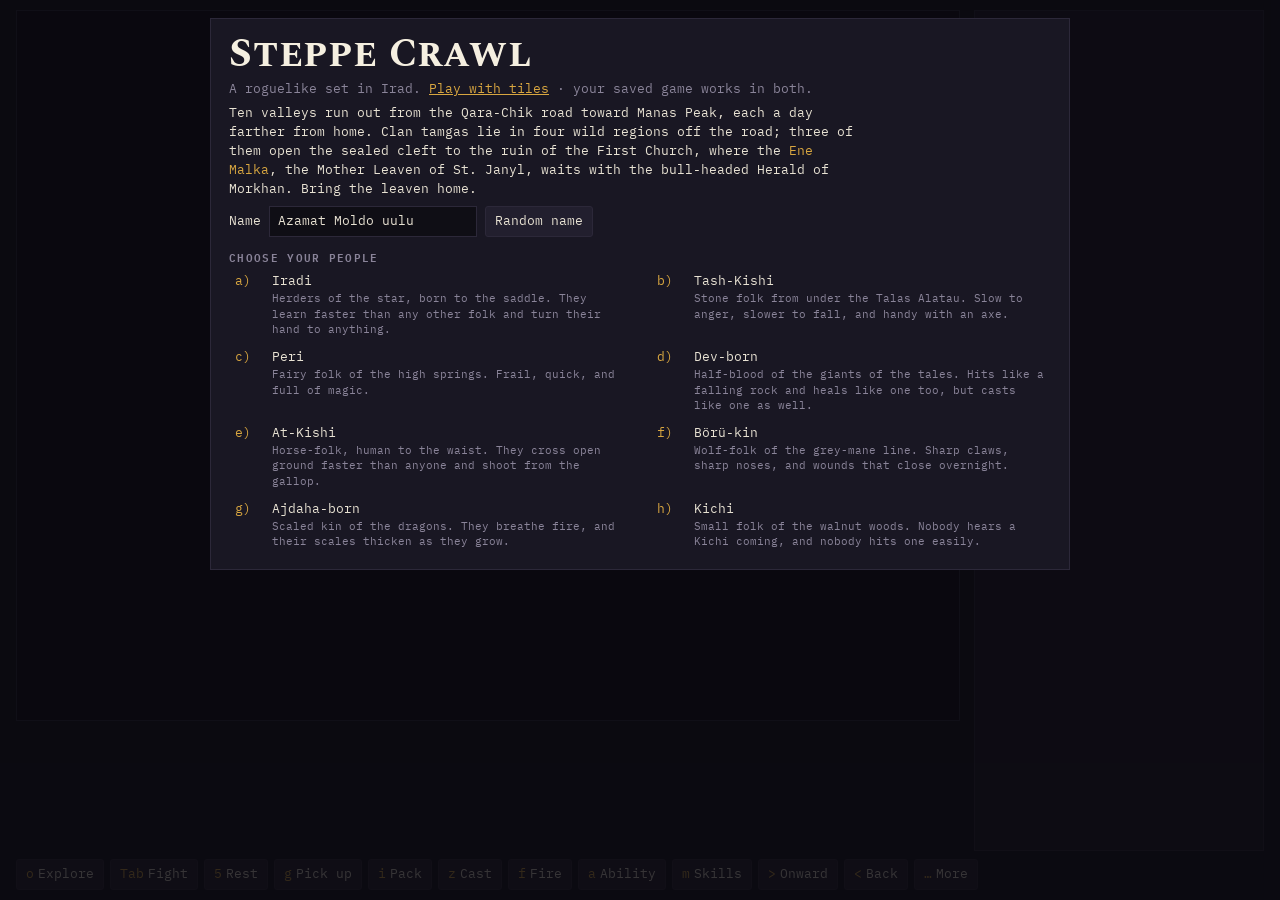
==== ascii.html @ 8fe3e01a "Make the tiles version the main game index.html is now the tiled game; the ASCII version moves to as" ====
<!doctype html>
<html lang="en">
<head>
<meta charset="utf-8">
<meta name="viewport" content="width=device-width, initial-scale=1, viewport-fit=cover">
<title>Steppe Crawl ASCII</title>
<meta name="description" content="A roguelike set in Irad, in the tradition of Dungeon Crawl Stone Soup.">
<link rel="preconnect" href="https://fonts.googleapis.com">
<link rel="stylesheet" href="https://fonts.googleapis.com/css2?family=IBM+Plex+Mono:wght@400;600;700&family=Spectral+SC:wght@500;700&display=swap">
<link rel="stylesheet" href="css/style.css">
</head>
<body>
<div id="app">
  <div id="mapwrap"><canvas id="map" aria-label="Map"></canvas><div id="lookbox" hidden></div></div>
  <aside id="side" aria-live="polite"></aside>
  <div id="log" aria-live="polite"></div>
  <div id="bar">
    <div id="pad">
      <button data-k="y" aria-label="Move up-left">↖</button><button data-k="k" aria-label="Move up">↑</button><button data-k="u" aria-label="Move up-right">↗</button>
      <button data-k="h" aria-label="Move left">←</button><button data-k="s" aria-label="Wait">·</button><button data-k="l" aria-label="Move right">→</button>
      <button data-k="b" aria-label="Move down-left">↙</button><button data-k="j" aria-label="Move down">↓</button><button data-k="n" aria-label="Move down-right">↘</button>
    </div>
    <button data-k="o"><kbd>o</kbd>Explore</button>
    <button data-k="Tab"><kbd>Tab</kbd>Fight</button>
    <button data-k="5"><kbd>5</kbd>Rest</button>
    <button data-k="g"><kbd>g</kbd>Pick up</button>
    <button data-k="i"><kbd>i</kbd>Pack</button>
    <button data-k="z"><kbd>z</kbd>Cast</button>
    <button data-k="f"><kbd>f</kbd>Fire</button>
    <button data-k="a"><kbd>a</kbd>Ability</button>
    <button data-k="m"><kbd>m</kbd>Skills</button>
    <button data-k=">"><kbd>&gt;</kbd>Onward</button>
    <button data-k="<"><kbd>&lt;</kbd>Back</button>
    <button data-k="More"><kbd>…</kbd>More</button>
  </div>
  <div id="tbar" hidden>
    <button data-k="Enter"><kbd>Enter</kbd>Confirm</button>
    <button data-k="Tab"><kbd>Tab</kbd>Next target</button>
    <button data-k="Escape"><kbd>Esc</kbd>Cancel</button>
  </div>
</div>
<div id="ov" hidden></div>
<script src="js/util.js"></script>
<script src="js/data/skills.js"></script>
<script src="js/data/species.js"></script>
<script src="js/data/items.js"></script>
<script src="js/data/monsters.js"></script>
<script src="js/data/spells.js"></script>
<script src="js/data/gods.js"></script>
<script src="js/data/world.js"></script>
<script src="js/fov.js"></script>
<script src="js/levelgen.js"></script>
<script src="js/player.js"></script>
<script src="js/items.js"></script>
<script src="js/combat.js"></script>
<script src="js/monsters.js"></script>
<script src="js/magic.js"></script>
<script src="js/religion.js"></script>
<script src="js/world.js"></script>
<script src="js/ui.js"></script>
<script src="js/input.js"></script>
<script src="js/main.js"></script>
</body>
</html>
---- css/style.css ----
/* Layout: console map on the left, felt status panel on the right, message log and command bar beneath.
   Single dark look: a night on the steppe. */
:root {
  --bg: #100f17; --panel: #191723; --line: #2c2839; --fg: #e8e2d3; --dim: #8a8499;
  --milk: #f5efe0; --crimson: #c4283f; --gold: #d8a640; --sky: #6f93d8; --grass: #86a95a;
  --mono: 'IBM Plex Mono', ui-monospace, Consolas, 'DejaVu Sans Mono', monospace;
  --disp: 'Spectral SC', Georgia, 'Times New Roman', serif;
  color-scheme: dark;
}
* { box-sizing: border-box; }
html, body { height: 100%; }
body { margin: 0; background: var(--bg); color: var(--fg); font: 13px/1.45 var(--mono); overflow: hidden; }
[hidden] { display: none !important; }
#app { height: 100%; padding-inline: 16px; padding-block: 10px; display: grid;
  grid-template-columns: minmax(0, 1fr) 290px; grid-template-rows: minmax(0, 1fr) auto auto; gap: 8px 14px; }
#mapwrap { grid-column: 1; grid-row: 1; position: relative; min-width: 0; min-height: 0; border: 1px solid var(--line); background: #0a0910; }
#map { position: absolute; inset: 0; width: 100%; height: 100%; display: block; cursor: crosshair; }
#lookbox { position: absolute; left: 0; right: 0; bottom: 0; background: rgba(16, 15, 23, .94); border-top: 1px solid var(--line); padding: 6px 10px; font-size: 12px; }
#side { grid-column: 2; grid-row: 1 / span 2; min-width: 0; overflow: auto; background: var(--panel); border: 1px solid var(--line); padding: 10px 12px; display: flex; flex-direction: column; gap: 8px; }
#log { grid-column: 1; grid-row: 2; min-width: 0; height: 9.4em; overflow: hidden; display: flex; flex-direction: column; justify-content: flex-end; }
#log div { white-space: pre-wrap; }
#log .old { opacity: .55; }
#bar, #tbar { grid-column: 1 / span 2; grid-row: 3; display: flex; flex-wrap: wrap; gap: 6px; align-items: center; }
#tbar { background: var(--bg); }
button { font: inherit; background: #221f2e; color: var(--fg); border: 1px solid var(--line); padding: 5px 9px; border-radius: 3px; cursor: pointer; }
button:hover { border-color: var(--gold); }
button:focus-visible, input:focus-visible, .opt:focus-visible { outline: 2px solid var(--gold); outline-offset: 1px; }
button kbd { color: var(--gold); font: inherit; margin-right: 4px; }
#pad { display: none; grid-template-columns: repeat(3, 40px); gap: 4px; }
#pad button { padding: 6px 0; }
.who { font-family: var(--disp); font-size: 17px; line-height: 1.15; color: var(--milk); }
.sub { color: var(--dim); }
.meter { display: grid; grid-template-columns: 2.4em 1fr 6.4em; align-items: center; gap: 6px; font-variant-numeric: tabular-nums; }
.meter i { display: block; height: 8px; background: #2a2636; position: relative; }
.meter i b { position: absolute; inset: 0 auto 0 0; background: var(--grass); }
.meter.mp i b { background: var(--sky); }
.kv { display: grid; grid-template-columns: repeat(3, 1fr); gap: 2px 8px; font-variant-numeric: tabular-nums; }
.kv span { color: var(--dim); }
.place { color: var(--gold); }
.eqline { color: var(--dim); overflow: hidden; text-overflow: ellipsis; white-space: nowrap; }
.eqline em { font-style: normal; color: var(--fg); }
.status { display: flex; flex-wrap: wrap; gap: 4px; }
.status b { font-weight: 600; font-size: 12px; padding: 0 5px; border: 1px solid currentColor; border-radius: 2px; }
.mons { display: flex; flex-direction: column; gap: 1px; border-top: 1px solid var(--line); padding-top: 6px; }
.mons div { white-space: nowrap; overflow: hidden; text-overflow: ellipsis; }
.mons .g { display: inline-block; width: 1.3em; font-weight: 600; }
h3 { margin: 10px 0 3px; font: 600 11px var(--mono); letter-spacing: .12em; text-transform: uppercase; color: var(--dim); }
#ov { position: fixed; inset: 0; display: flex; align-items: flex-start; justify-content: center; padding: 18px 12px; overflow: auto; background: rgba(10, 9, 16, .8); z-index: 5; }
.card { background: var(--panel); border: 1px solid var(--line); max-width: 640px; width: 100%; padding: 16px 18px; }
.card.wide { max-width: 860px; }
.card h2 { font: 700 21px/1.15 var(--disp); color: var(--milk); margin: 0 0 6px; text-wrap: balance; }
.card p, .mtext { margin: .4em 0; max-width: 78ch; }
.mtext { margin-bottom: 8px; }
.opts { display: flex; flex-direction: column; }
.opt { display: grid; grid-template-columns: 2.4em minmax(0, 1fr); gap: 6px; padding: 3px 6px; cursor: pointer; border-radius: 2px; }
.opt:hover { background: #262235; }
.opt .k { color: var(--gold); }
.opt small { display: block; color: var(--dim); }
.opt.off { opacity: .45; cursor: default; }
.sk { display: inline-block; width: 13em; }
.num { display: inline-block; min-width: 4em; font-variant-numeric: tabular-nums; }
.apt { display: inline-block; width: 2.5em; color: var(--dim); }
.apt.pos { color: #7cdc8c; } .apt.neg { color: #e58aa8; }
.title { font: 700 40px/1 var(--disp); color: var(--milk); letter-spacing: .02em; }
.star, .gold { color: var(--gold); }
.dim { color: var(--dim); }
.row { display: flex; gap: 8px; flex-wrap: wrap; align-items: center; margin: .6em 0; }
input[type=text] { font: inherit; background: #0f0e15; color: var(--fg); border: 1px solid var(--line); padding: 5px 8px; min-width: 0; width: 16em; }
textarea { width: 100%; margin-top: 8px; font: 12px/1.35 var(--mono); background: #0f0e15; color: var(--fg); border: 1px solid var(--line); padding: 6px; resize: vertical; }
.cols { display: grid; grid-template-columns: 1fr 1fr; gap: 4px 22px; }
.cols > * { min-width: 0; }
.hist { max-height: 60vh; overflow: auto; }
@media (max-width: 760px) {
  #app { grid-template-columns: minmax(0, 1fr); grid-template-rows: minmax(180px, 1fr) auto auto auto; gap: 6px; padding-block: 6px; }
  #side { grid-column: 1; grid-row: 2; flex-direction: row; flex-wrap: wrap; gap: 4px 12px; padding: 6px 8px; max-height: 9.5em; }
  #side > * { flex: 1 1 210px; }
  #side .mons, #side .eqblock { display: none; }
  #log { grid-column: 1; grid-row: 3; height: 4.6em; font-size: 12px; }
  #bar, #tbar { grid-column: 1; grid-row: 4; }
  #pad { display: grid; }
  .cols { grid-template-columns: 1fr; }
  .title { font-size: 30px; }
  .sk { width: 9.5em; }
}
@media (prefers-reduced-motion: reduce) { * { transition: none !important; } }
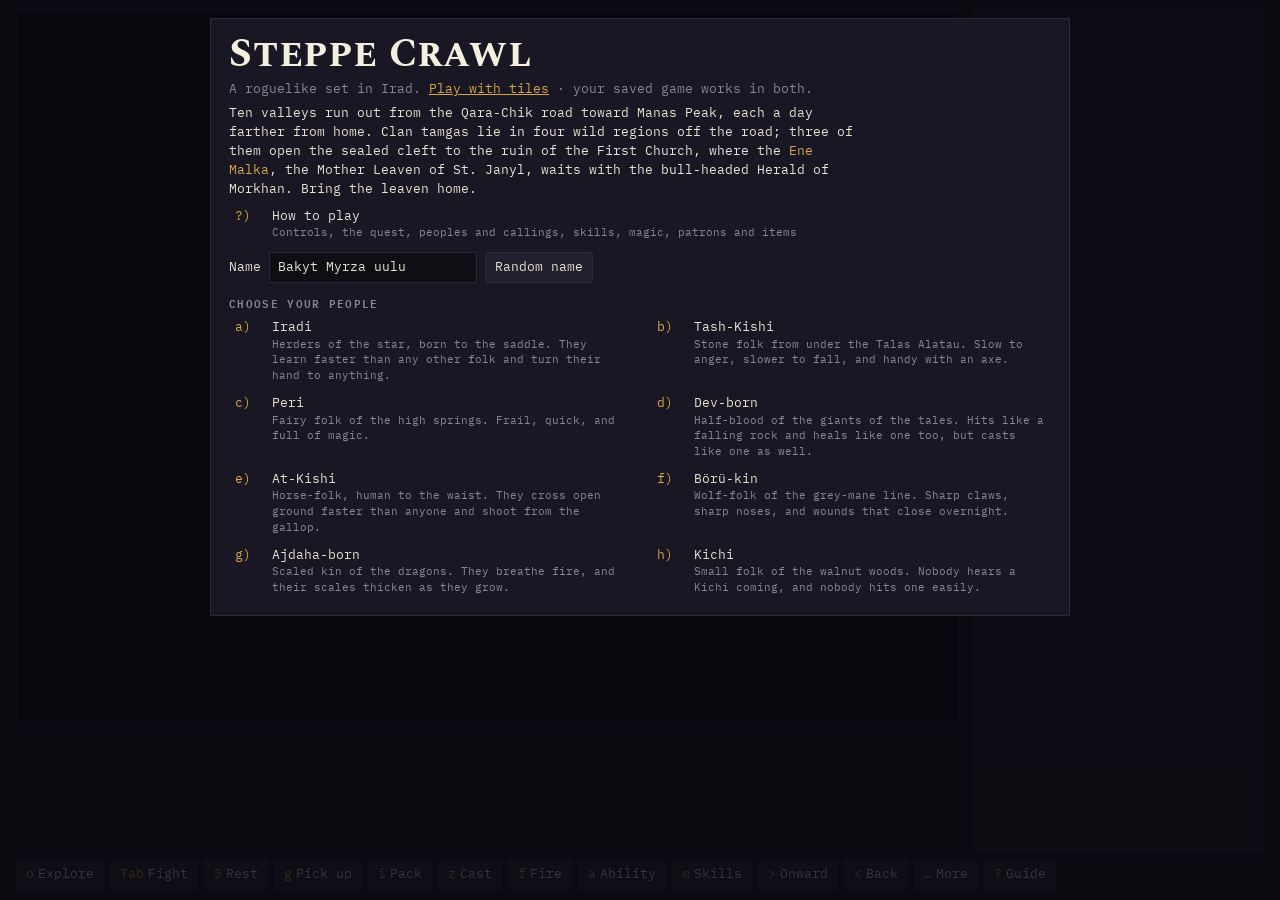
==== commit 4ac7e9fc: "Add an instructions and game guide Twelve chapters: getting started, controls, the journey, peoples," ====
--- a/ascii.html
+++ b/ascii.html
@@ -32,6 +32,7 @@
     <button data-k=">"><kbd>&gt;</kbd>Onward</button>
     <button data-k="<"><kbd>&lt;</kbd>Back</button>
     <button data-k="More"><kbd>…</kbd>More</button>
+    <button data-k="?"><kbd>?</kbd>Guide</button>
   </div>
   <div id="tbar" hidden>
     <button data-k="Enter"><kbd>Enter</kbd>Confirm</button>
@@ -59,6 +60,7 @@
 <script src="js/world.js"></script>
 <script src="js/ui.js"></script>
 <script src="js/input.js"></script>
+<script src="js/guide.js"></script>
 <script src="js/main.js"></script>
 </body>
 </html>
--- a/css/style.css
+++ b/css/style.css
@@ -83,3 +83,15 @@
   .sk { width: 9.5em; }
 }
 @media (prefers-reduced-motion: reduce) { * { transition: none !important; } }
+
+/* guide */
+.guide { max-width: 78ch; }
+.guide p, .guide li { line-height: 1.55; }
+.guide ul, .guide ol { padding-left: 1.3em; margin: .4em 0; display: flex; flex-direction: column; gap: 3px; }
+.guide h3 { margin-top: 14px; }
+.gtable { overflow-x: auto; margin: 6px 0 10px; }
+.gtable table { border-collapse: collapse; width: 100%; font-size: 12px; }
+.gtable th { text-align: left; color: var(--dim); font-weight: 600; border-bottom: 1px solid var(--line); padding: 4px 8px 4px 0; }
+.gtable td { border-bottom: 1px solid #221f2e; padding: 5px 8px 5px 0; vertical-align: top; }
+.gtable td small { display: block; }
+.guide a, .gpage a { color: var(--gold); }
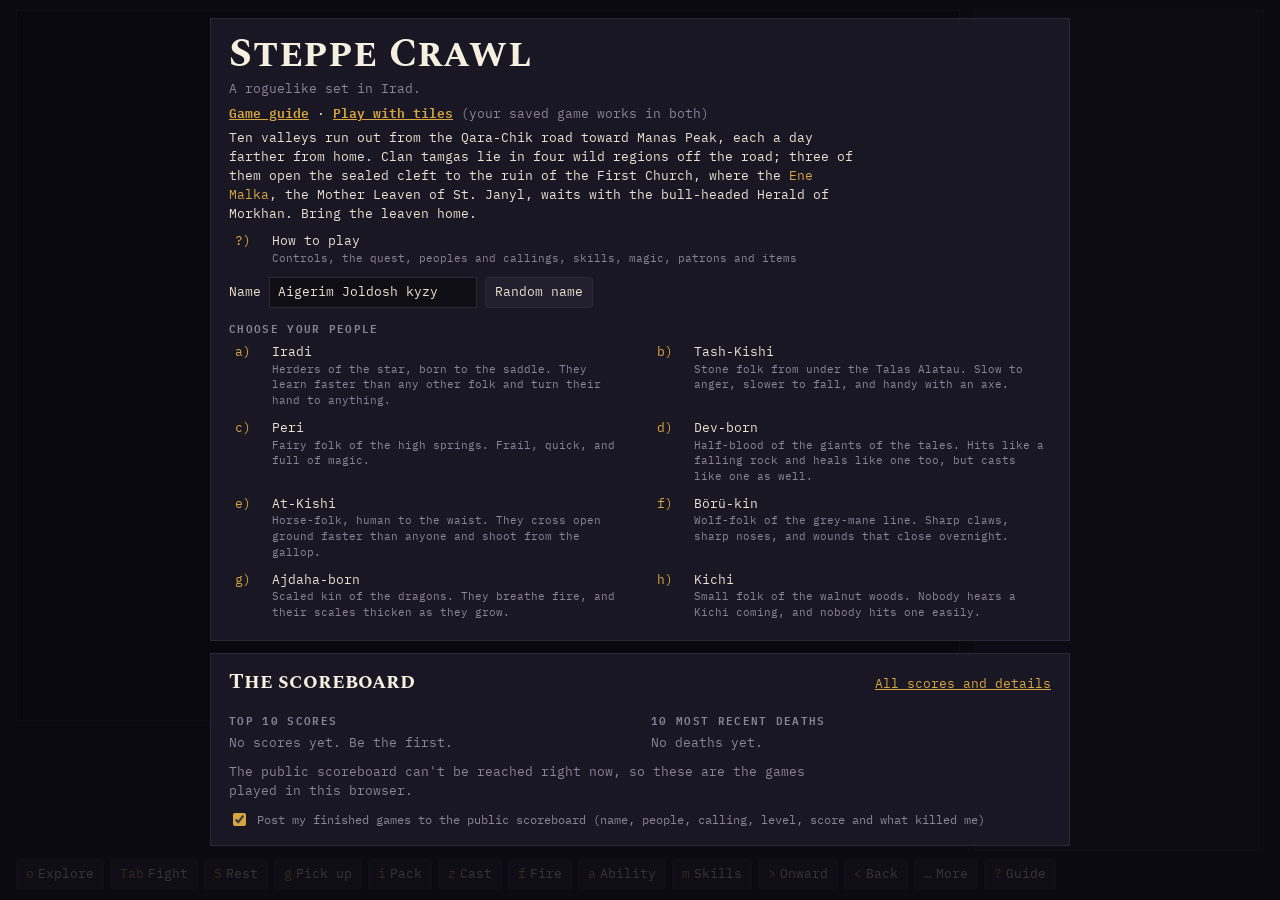
==== commit e7cdfbe2: "Add a public scoreboard: Top 10 scores and recent deaths Finished games are posted to a Supabase tab" ====
--- a/ascii.html
+++ b/ascii.html
@@ -41,6 +41,7 @@
   </div>
 </div>
 <div id="ov" hidden></div>
+<script src="js/config.js"></script>
 <script src="js/util.js"></script>
 <script src="js/data/skills.js"></script>
 <script src="js/data/species.js"></script>
@@ -61,6 +62,7 @@
 <script src="js/ui.js"></script>
 <script src="js/input.js"></script>
 <script src="js/guide.js"></script>
+<script src="js/scores.js"></script>
 <script src="js/main.js"></script>
 </body>
 </html>
--- a/css/style.css
+++ b/css/style.css
@@ -95,3 +95,17 @@
 .gtable td { border-bottom: 1px solid #221f2e; padding: 5px 8px 5px 0; vertical-align: top; }
 .gtable td small { display: block; }
 .guide a, .gpage a { color: var(--gold); }
+.titlelinks { margin: .2em 0 .6em; }
+.titlelinks a { color: var(--gold); font-weight: 600; }
+
+/* scoreboard */
+#ov { flex-direction: column; align-items: center; justify-content: flex-start; gap: 12px; }
+.scorecard .schead { display: flex; flex-wrap: wrap; align-items: baseline; justify-content: space-between; gap: 4px 16px; }
+.scorecard .schead a, .share a { color: var(--gold); }
+.sclist { margin: 4px 0 0; padding-left: 1.6em; display: flex; flex-direction: column; gap: 4px; font-variant-numeric: tabular-nums; }
+.sclist li { line-height: 1.3; }
+.sclist .scn { color: var(--milk); font-weight: 600; }
+.sclist .scs { color: var(--gold); float: right; }
+.sclist small { display: block; color: var(--dim); }
+.share { display: flex; gap: 8px; align-items: flex-start; margin-top: 10px; color: var(--dim); font-size: 12px; cursor: pointer; }
+.share input { margin-top: 2px; accent-color: var(--gold); }
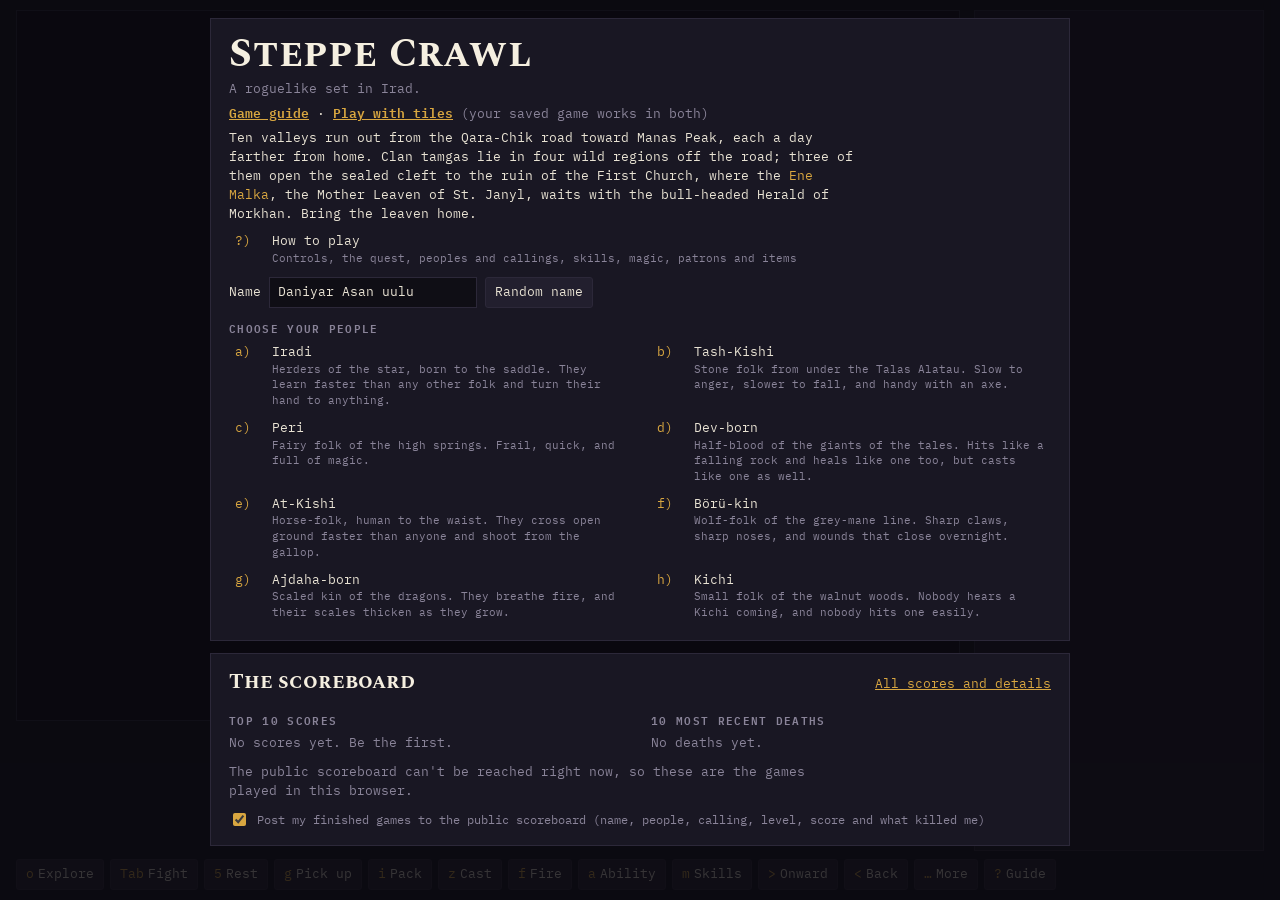
==== commit 7595cb5e: "Filter offensive character names The Name field is checked as you type and before you continue; a bl" ====
--- a/ascii.html
+++ b/ascii.html
@@ -62,6 +62,7 @@
 <script src="js/ui.js"></script>
 <script src="js/input.js"></script>
 <script src="js/guide.js"></script>
+<script src="js/namefilter.js"></script>
 <script src="js/scores.js"></script>
 <script src="js/main.js"></script>
 </body>
--- a/css/style.css
+++ b/css/style.css
@@ -109,3 +109,5 @@
 .sclist small { display: block; color: var(--dim); }
 .share { display: flex; gap: 8px; align-items: flex-start; margin-top: 10px; color: var(--dim); font-size: 12px; cursor: pointer; }
 .share input { margin-top: 2px; accent-color: var(--gold); }
+.nameerr { color: #ff8a8a; margin: -.2em 0 .6em; font-size: 12px; }
+input[type=text].bad { border-color: #e55a5a; }
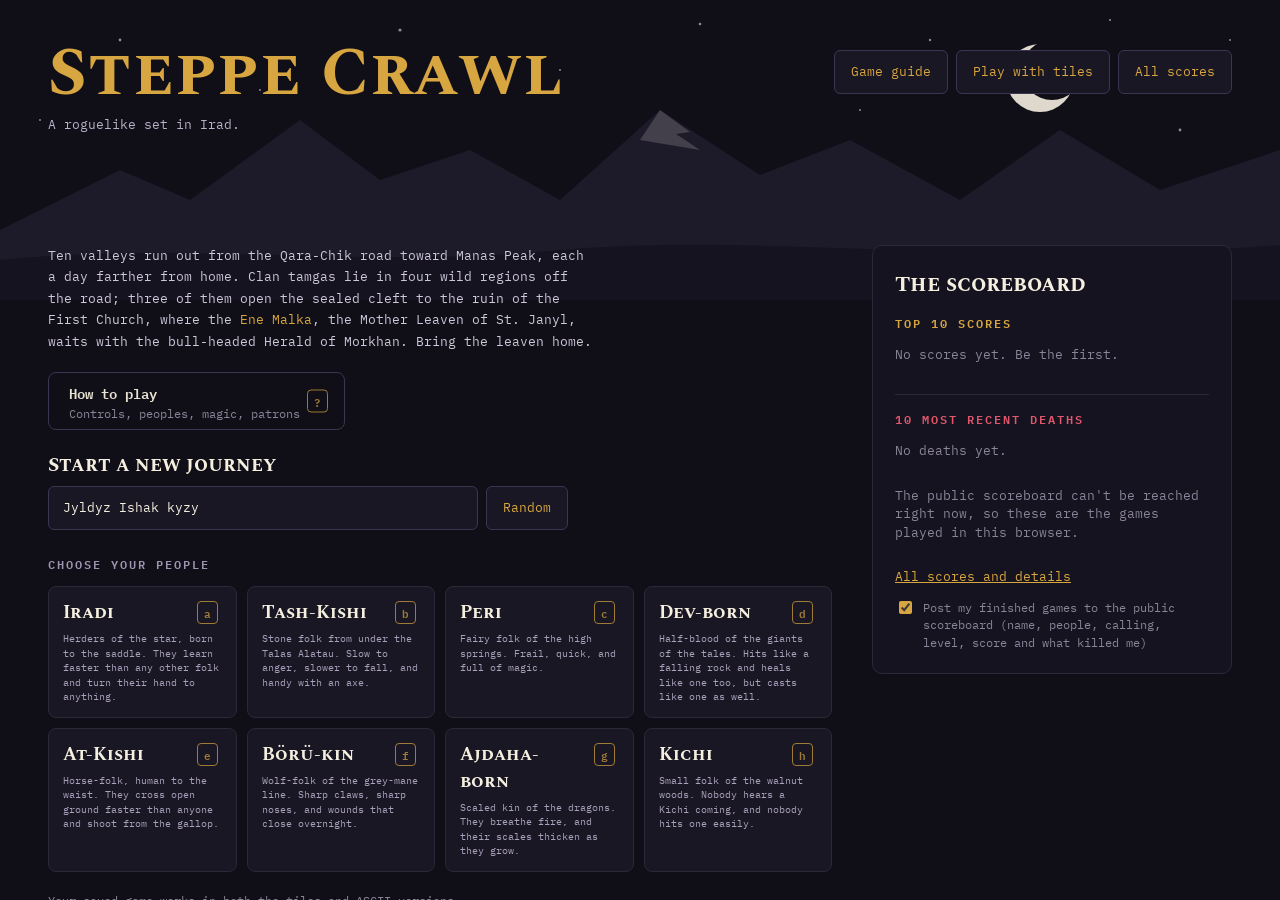
==== commit e473deba: "Share text: describe the game as a roguelike set in Irad Rewrite the page descriptions without the S" ====
--- a/ascii.html
+++ b/ascii.html
@@ -4,7 +4,14 @@
 <meta charset="utf-8">
 <meta name="viewport" content="width=device-width, initial-scale=1, viewport-fit=cover">
 <title>Steppe Crawl ASCII</title>
-<meta name="description" content="A roguelike set in Irad, in the tradition of Dungeon Crawl Stone Soup.">
+<meta name="description" content="Steppe Crawl is a roguelike set in Irad. Ride out through ten valleys of the steppe, gather the clan tamgas, and bring the Ene Malka home. Free to play in your browser.">
+<meta property="og:type" content="website">
+<meta property="og:site_name" content="Steppe Crawl">
+<meta property="og:title" content="Steppe Crawl (ASCII)">
+<meta property="og:description" content="Steppe Crawl is a roguelike set in Irad. Ride out through ten valleys of the steppe, gather the clan tamgas, and bring the Ene Malka home. Free to play in your browser.">
+<meta name="twitter:card" content="summary">
+<meta name="twitter:title" content="Steppe Crawl (ASCII)">
+<meta name="twitter:description" content="Steppe Crawl is a roguelike set in Irad. Ride out through ten valleys of the steppe, gather the clan tamgas, and bring the Ene Malka home. Free to play in your browser.">
 <link rel="preconnect" href="https://fonts.googleapis.com">
 <link rel="stylesheet" href="https://fonts.googleapis.com/css2?family=IBM+Plex+Mono:wght@400;600;700&family=Spectral+SC:wght@500;700&display=swap">
 <link rel="stylesheet" href="css/style.css">
--- a/css/style.css
+++ b/css/style.css
@@ -111,3 +111,100 @@
 .share input { margin-top: 2px; accent-color: var(--gold); }
 .nameerr { color: #ff8a8a; margin: -.2em 0 .6em; font-size: 12px; }
 input[type=text].bad { border-color: #e55a5a; }
+
+/* home screen (night camp) */
+#ov:has(> .home) { background: var(--bg); padding: 0; }
+.home { position: relative; width: 100%; max-width: 1280px; min-height: 100%; padding: 40px 48px 32px; }
+.sky { position: absolute; left: 0; top: 0; width: 100%; height: 300px; pointer-events: none; }
+.hhead, .hbody { position: relative; }
+.hhead { display: flex; flex-wrap: wrap; justify-content: space-between; align-items: flex-start; gap: 12px 24px; }
+.home .title { margin: 0; font-size: 68px; color: var(--gold); }
+.hsub { margin: 8px 0 0; color: #b9b0c9; }
+.hlinks { display: flex; flex-wrap: wrap; gap: 8px; padding-top: 10px; }
+.hlinks a { display: inline-flex; align-items: center; min-height: 44px; padding: 0 16px; border: 1px solid #3a3550; border-radius: 6px; background: var(--panel); color: var(--gold); text-decoration: none; }
+.hlinks a:hover, .hall:hover { color: #f0c463; }
+.hbody { display: grid; grid-template-columns: minmax(0, 1fr) 360px; gap: 40px; margin-top: 110px; }
+.hmain { display: flex; flex-direction: column; gap: 20px; min-width: 0; }
+.quest { margin: 0; max-width: 68ch; line-height: 1.65; color: #cfc7dc; }
+.hacts { display: flex; flex-wrap: wrap; gap: 12px; }
+.hbtn { position: relative; display: flex; flex-direction: column; align-items: flex-start; justify-content: center; gap: 2px; min-height: 56px; padding: 8px 44px 8px 20px; border: 1px solid #3a3550; border-radius: 8px; background: transparent; color: var(--fg); font: 600 14px var(--mono); text-align: left; cursor: pointer; }
+.hbtn small { font-weight: 400; font-size: 12px; color: var(--dim); }
+.hbtn:hover { background: #1f1c2c; }
+.hbtn.main { background: var(--gold); border-color: var(--gold); color: #15131f; }
+.hbtn.main small { color: #4a3a18; }
+.hbtn.main:hover { background: #e6b752; }
+.home kbd { font: 600 11px var(--mono); padding: 1px 6px; border: 1px solid currentColor; border-radius: 4px; opacity: .7; }
+.hbtn kbd { position: absolute; right: 12px; top: 50%; transform: translateY(-50%); }
+.hname { display: flex; flex-direction: column; gap: 6px; max-width: 520px; }
+.hname label { font: 700 20px var(--disp); color: var(--milk); }
+.hname .row { margin: 0; flex-wrap: nowrap; }
+.hname input[type=text] { flex: 1; width: auto; min-height: 44px; padding: 0 14px; border-color: #3a3550; border-radius: 6px; background: var(--panel); color: var(--milk); }
+.hname button { min-height: 44px; padding: 0 16px; border: 1px solid #3a3550; border-radius: 6px; background: var(--panel); color: var(--gold); font: inherit; cursor: pointer; }
+.hname .nameerr { margin: 0; }
+.hkick { margin: 4px 0 -8px; font: 600 12px var(--mono); letter-spacing: 2px; text-transform: uppercase; color: #9d94b0; }
+.pgrid { display: grid; grid-template-columns: repeat(4, minmax(0, 1fr)); gap: 10px; }
+.pcard { display: flex; flex-direction: column; gap: 6px; min-height: 112px; padding: 12px 14px; border: 1px solid var(--line); border-radius: 8px; background: var(--panel); color: var(--fg); font: 12px/1.45 var(--mono); text-align: left; cursor: pointer; }
+.pcard:hover { border-color: var(--gold); background: #1f1c2c; }
+.pcard .pn { display: flex; justify-content: space-between; align-items: baseline; gap: 6px; width: 100%; font: 700 18px var(--disp); color: var(--milk); }
+.pcard .pn kbd { color: var(--gold); }
+.pcard small { color: #a9a0bb; }
+.hnote { margin: 0; font-size: 12px; }
+.home .scorecard { align-self: start; display: flex; flex-direction: column; gap: 12px; padding: 22px; border: 1px solid var(--line); border-radius: 10px; background: #15131f; }
+.home .scorecard h2 { margin: 0; font: 700 22px var(--disp); color: var(--milk); }
+.home #sclists .cols { grid-template-columns: 1fr; gap: 16px; }
+.home #sclists h3 { margin: 0 0 4px; font: 600 12px var(--mono); letter-spacing: 2px; text-transform: uppercase; color: var(--gold); }
+.home #sclists .cols > div + div h3 { color: #e0566b; }
+.home #sclists .cols > div + div { border-top: 1px solid var(--line); padding-top: 14px; }
+.hall { color: var(--gold); font-size: 13px; }
+.home .share { margin-top: 0; }
+@media (max-width: 980px) {
+  .hbody { grid-template-columns: minmax(0, 1fr); margin-top: 70px; }
+  .pgrid { grid-template-columns: repeat(2, minmax(0, 1fr)); }
+}
+@media (max-width: 760px) {
+  .home { padding: 24px 16px; }
+  .home .title { font-size: 44px; }
+  .hbody { margin-top: 40px; }
+}
+@media (max-width: 420px) { .pgrid { grid-template-columns: minmax(0, 1fr); } }
+
+/* guide and scores pages (night camp, like the home screen) */
+body.page { position: relative; height: auto; min-height: 100%; overflow: auto; }
+body.page > .sky { position: absolute; left: 0; top: 0; width: 100%; height: 300px; pointer-events: none; }
+.gpage { position: relative; max-width: 1180px; margin: 0 auto; padding: 40px 48px 64px; }
+.gpage .hhead { margin-bottom: 110px; }
+.gpage .title { margin: 0; font-size: 56px; color: var(--gold); }
+.hlinks a.primary { background: var(--gold); border-color: var(--gold); color: #15131f; font-weight: 600; }
+.hlinks a.primary:hover { background: #e6b752; color: #15131f; }
+.hlinks a[aria-current] { border-color: var(--gold); }
+.pcard2 { padding: 22px 24px; border: 1px solid var(--line); border-radius: 10px; background: #15131f; }
+.pcard2 h2 { font: 700 24px/1.2 var(--disp); color: var(--milk); margin: 0 0 10px; }
+.kick { margin: 0 0 6px; font: 600 12px var(--mono); letter-spacing: 2px; text-transform: uppercase; color: var(--gold); }
+.kick.red { color: #e0566b; }
+.pnote { margin-top: 28px; color: var(--dim); }
+/* guide */
+.glayout { display: grid; grid-template-columns: 220px minmax(0, 1fr); gap: 32px; align-items: start; }
+.gtoc { position: sticky; top: 16px; display: flex; flex-direction: column; gap: 2px; padding: 14px; border: 1px solid var(--line); border-radius: 10px; background: #15131f; }
+.gtoc a { display: block; padding: 6px 10px; border-radius: 6px; color: var(--fg); text-decoration: none; }
+.gtoc a:hover { background: #1f1c2c; color: var(--gold); }
+.gchapters { display: flex; flex-direction: column; gap: 20px; min-width: 0; }
+.gchapters section { scroll-margin-top: 16px; }
+.gchapters .guide { max-width: none; }
+.gchapters .guide p, .gchapters .guide li { color: #cfc7dc; }
+/* scores */
+.slayout { display: flex; flex-direction: column; gap: 20px; }
+.pstatus { margin: -8px 0 0; color: #b9b0c9; }
+.gtable .nr { text-align: right; font-variant-numeric: tabular-nums; }
+.gtable td.rank { color: var(--gold); font-weight: 600; }
+.gtable td.nm { color: var(--milk); font-weight: 600; }
+.gtable tbody tr:hover td { background: #1b1927; }
+.mine td.nm::after { content: ' (you)'; color: var(--dim); font-weight: 400; }
+@media (max-width: 860px) {
+  .gpage { padding: 24px 16px 48px; }
+  .gpage .title { font-size: 40px; }
+  .gpage .hhead { margin-bottom: 56px; }
+  .glayout { grid-template-columns: minmax(0, 1fr); }
+  .gtoc { position: static; flex-direction: row; flex-wrap: wrap; gap: 6px; }
+  .gtoc a { border: 1px solid var(--line); }
+  .pcard2 { padding: 18px 16px; }
+}
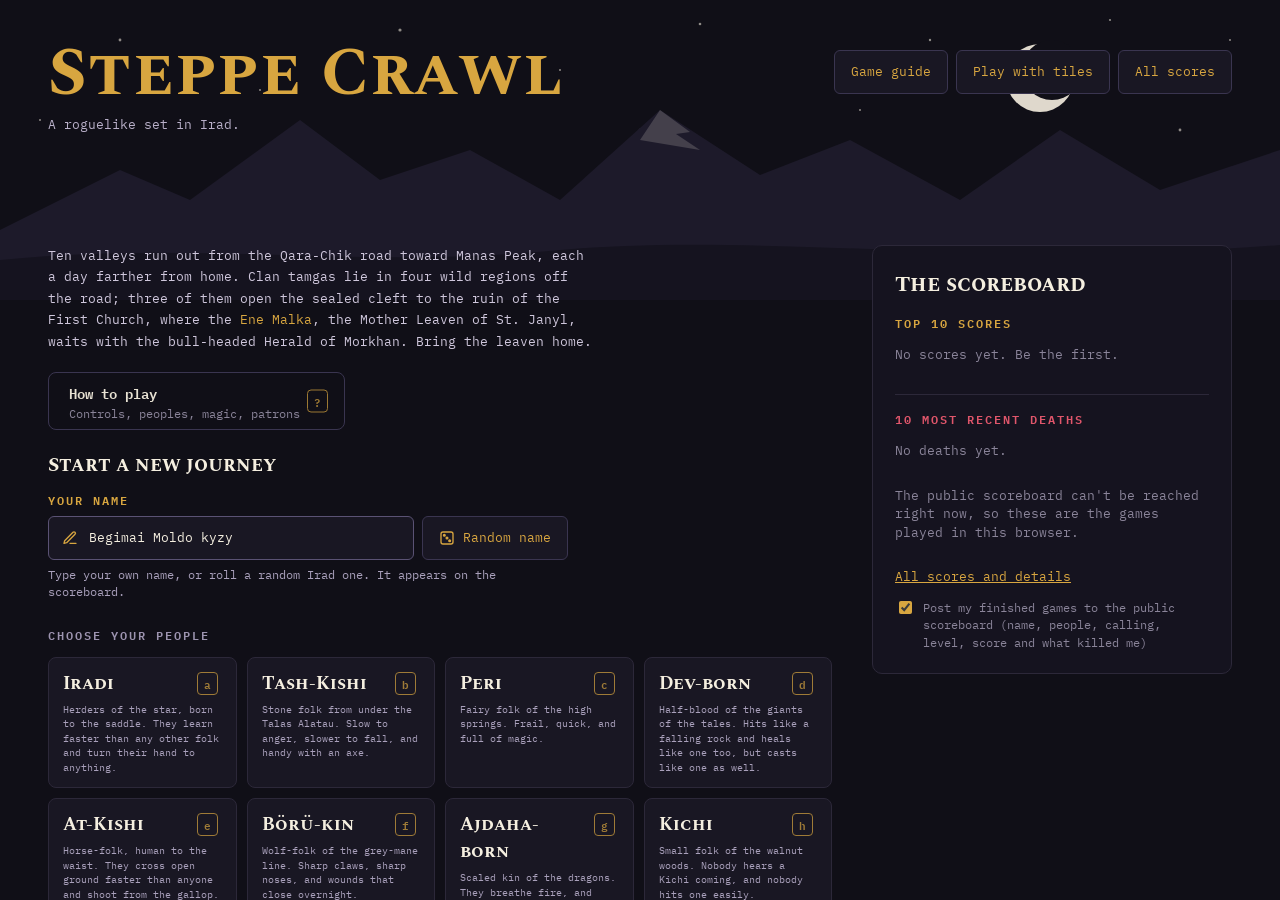
==== commit b9c3edfc: "Share and search tags, preview image, icon, robots.txt and sitemap Every page gets a canonical URL, " ====
--- a/ascii.html
+++ b/ascii.html
@@ -3,15 +3,30 @@
 <head>
 <meta charset="utf-8">
 <meta name="viewport" content="width=device-width, initial-scale=1, viewport-fit=cover">
-<title>Steppe Crawl ASCII</title>
+<title>Steppe Crawl (ASCII), a roguelike set in Irad</title>
 <meta name="description" content="Steppe Crawl is a roguelike set in Irad. Ride out through ten valleys of the steppe, gather the clan tamgas, and bring the Ene Malka home. Free to play in your browser.">
+<meta name="robots" content="index, follow">
+<meta name="theme-color" content="#100f17">
+<link rel="canonical" href="https://steppecrawl.online/ascii.html">
+<link rel="icon" type="image/png" href="favicon.png">
+<link rel="apple-touch-icon" href="favicon.png">
 <meta property="og:type" content="website">
 <meta property="og:site_name" content="Steppe Crawl">
-<meta property="og:title" content="Steppe Crawl (ASCII)">
+<meta property="og:locale" content="en_US">
+<meta property="og:url" content="https://steppecrawl.online/ascii.html">
+<meta property="og:title" content="Steppe Crawl (ASCII), a roguelike set in Irad">
 <meta property="og:description" content="Steppe Crawl is a roguelike set in Irad. Ride out through ten valleys of the steppe, gather the clan tamgas, and bring the Ene Malka home. Free to play in your browser.">
-<meta name="twitter:card" content="summary">
-<meta name="twitter:title" content="Steppe Crawl (ASCII)">
+<meta property="og:image" content="https://steppecrawl.online/og-image.png">
+<meta property="og:image:type" content="image/png">
+<meta property="og:image:width" content="1200">
+<meta property="og:image:height" content="630">
+<meta property="og:image:alt" content="Steppe Crawl: a roguelike set in Irad. Pixel-art balbal, horse, eagle, tulpar, juniper, snow leopard, the Ene Malka and a clan tamga under a night sky.">
+<meta name="twitter:card" content="summary_large_image">
+<meta name="twitter:title" content="Steppe Crawl (ASCII), a roguelike set in Irad">
 <meta name="twitter:description" content="Steppe Crawl is a roguelike set in Irad. Ride out through ten valleys of the steppe, gather the clan tamgas, and bring the Ene Malka home. Free to play in your browser.">
+<meta name="twitter:image" content="https://steppecrawl.online/og-image.png">
+<meta name="twitter:image:alt" content="Steppe Crawl: a roguelike set in Irad. Pixel-art balbal, horse, eagle, tulpar, juniper, snow leopard, the Ene Malka and a clan tamga under a night sky.">
+
 <link rel="preconnect" href="https://fonts.googleapis.com">
 <link rel="stylesheet" href="https://fonts.googleapis.com/css2?family=IBM+Plex+Mono:wght@400;600;700&family=Spectral+SC:wght@500;700&display=swap">
 <link rel="stylesheet" href="css/style.css">
--- a/css/style.css
+++ b/css/style.css
@@ -136,10 +136,15 @@
 .home kbd { font: 600 11px var(--mono); padding: 1px 6px; border: 1px solid currentColor; border-radius: 4px; opacity: .7; }
 .hbtn kbd { position: absolute; right: 12px; top: 50%; transform: translateY(-50%); }
 .hname { display: flex; flex-direction: column; gap: 6px; max-width: 520px; }
-.hname label { font: 700 20px var(--disp); color: var(--milk); }
+.hname .hjour { margin: 0 0 4px; font: 700 20px var(--disp); color: var(--milk); }
+.hname .nmlabel { font: 600 12px var(--mono); letter-spacing: 2px; text-transform: uppercase; color: var(--gold); }
 .hname .row { margin: 0; flex-wrap: nowrap; }
-.hname input[type=text] { flex: 1; width: auto; min-height: 44px; padding: 0 14px; border-color: #3a3550; border-radius: 6px; background: var(--panel); color: var(--milk); }
-.hname button { min-height: 44px; padding: 0 16px; border: 1px solid #3a3550; border-radius: 6px; background: var(--panel); color: var(--gold); font: inherit; cursor: pointer; }
+.nmwrap { flex: 1; min-width: 0; position: relative; display: flex; align-items: center; }
+.nmwrap svg { position: absolute; left: 14px; color: var(--gold); pointer-events: none; }
+.hname input[type=text] { flex: 1; width: auto; min-width: 0; min-height: 44px; padding: 0 14px 0 40px; border-color: #5a5274; border-radius: 6px; background: var(--panel); color: var(--milk); }
+.hname input[type=text]:hover { border-color: var(--gold); }
+.nmhint { margin: 0; font-size: 12px; color: #a9a0bb; }
+.hname button { display: inline-flex; align-items: center; gap: 8px; white-space: nowrap; min-height: 44px; padding: 0 16px; border: 1px solid #3a3550; border-radius: 6px; background: var(--panel); color: var(--gold); font: inherit; cursor: pointer; }
 .hname .nameerr { margin: 0; }
 .hkick { margin: 4px 0 -8px; font: 600 12px var(--mono); letter-spacing: 2px; text-transform: uppercase; color: #9d94b0; }
 .pgrid { display: grid; grid-template-columns: repeat(4, minmax(0, 1fr)); gap: 10px; }
@@ -208,3 +213,9 @@
   .gtoc a { border: 1px solid var(--line); }
   .pcard2 { padding: 18px 16px; }
 }
+
+/* share box on the death and victory screens */
+.sharecard { margin-top: 12px; padding: 12px 14px; border: 1px solid #5a4a24; border-radius: 8px; background: #1c1a14; }
+.sharecard h3 { margin: 0 0 6px; color: var(--gold); }
+.sharebox { margin-top: 0; font-size: 13px; color: var(--milk); background: transparent; border: 0; padding: 0; resize: none; }
+.sharenote { margin: 4px 0 0; min-height: 1em; font-size: 12px; color: #7cdc8c; }
